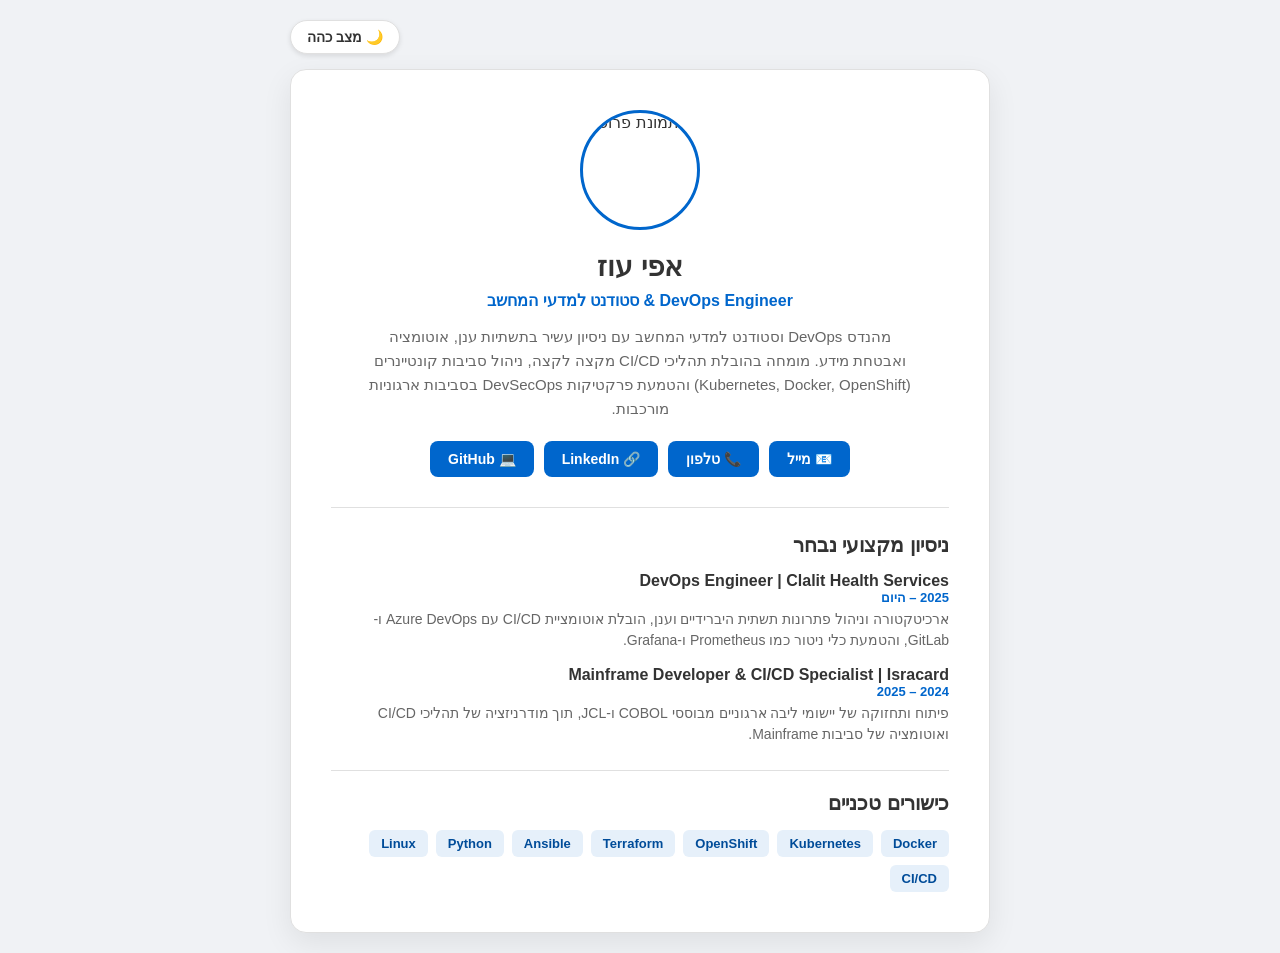
==== index.html @ 5f9bdad4 "HTLM and CSS files for project" ====
<!DOCTYPE html>
<html lang="he" dir="rtl">
<head>
    <meta charset="UTF-8">
    <meta name="viewport" content="width=device-gv, initial-scale=1.0">
    <title>אפי עוז - כרטיס ביקור דיגיטלי</title>
    <link rel="stylesheet" href="style.css">
</head>
<body>

    <!-- תיבת סימון נסתרת לשליטה במצב כהה/בהיר באמצעות CSS בלבד -->
    <input type="checkbox" id="dark-mode-toggle" class="toggle-checkbox">

    <div class="page-wrapper">
        <!-- כפתור החלפת מצב תצוגה -->
        <header class="site-header">
            <label for="dark-mode-toggle" class="toggle-label">
                <span class="light-text">🌙 מצב כהה</span>
                <span class="dark-text">☀️ מצב בהיר</span>
            </label>
        </header>

        <main class="card-container">
            <!-- אזור תמונה ופרטים אישיים -->
            <section class="profile-section">
                <div class="avatar-container">
                    <!-- תמונת פרופיל לדוגמה מהרשת -->
                    <img src="https://images.unsplash.com/photo-1534528741775-53994a69daeb?w=400&auto=format&fit=crop&q=80" alt="תמונת פרופיל" class="profile-img">
                </div>
                <h1>אפי עוז</h1>
                <p class="title">DevOps Engineer & סטודנט למדעי המחשב</p>
                
                <p class="bio">
                    מהנדס DevOps וסטודנט למדעי המחשב עם ניסיון עשיר בתשתיות ענן, אוטומציה ואבטחת מידע. 
                    מומחה בהובלת תהליכי CI/CD מקצה לקצה, ניהול סביבות קונטיינרים (Kubernetes, Docker, OpenShift) 
                    והטמעת פרקטיקות DevSecOps בסביבות ארגוניות מורכבות.
                </p>

                <!-- פרטי קשר וקישורים -->
                <div class="contact-links">
                    <a href="mailto:Ozafik98@gmail.com" class="btn">📧 מייל</a>
                    <a href="tel:0528287122" class="btn">📞 טלפון</a>
                    <a href="https://www.linkedin.com" target="_blank" class="btn">🔗 LinkedIn</a>
                    <a href="https://github.com" target="_blank" class="btn">💻 GitHub</a>
                </div>
            </section>

            <!-- אזור ניסיון בולט -->
            <section class="experience-section">
                <h2>ניסיון מקצועי נבחר</h2>
                
                <div class="job-item">
                    <h3>DevOps Engineer | Clalit Health Services</h3>
                    <span class="job-date">2025 – היום</span>
                    <p>ארכיטקטורה וניהול פתרונות תשתית היברידיים וענן, הובלת אוטומציית CI/CD עם Azure DevOps ו-GitLab, והטמעת כלי ניטור כמו Prometheus ו-Grafana.</p>
                </div>

                <div class="job-item">
                    <h3>Mainframe Developer & CI/CD Specialist | Isracard</h3>
                    <span class="job-date">2024 – 2025</span>
                    <p>פיתוח ותחזוקה של יישומי ליבה ארגוניים מבוססי COBOL ו-JCL, תוך מודרניזציה של תהליכי CI/CD ואוטומציה של סביבות Mainframe.</p>
                </div>
            </section>

            <!-- אזור כישורים טכניים -->
            <section class="skills-section">
                <h2>כישורים טכניים</h2>
                <div class="skills-grid">
                    <span class="skill-tag">Docker</span>
                    <span class="skill-tag">Kubernetes</span>
                    <span class="skill-tag">OpenShift</span>
                    <span class="skill-tag">Terraform</span>
                    <span class="skill-tag">Ansible</span>
                    <span class="skill-tag">Python</span>
                    <span class="skill-tag">Linux</span>
                    <span class="skill-tag">CI/CD</span>
                </div>
            </section>
        </main>
    </div>

</body>
</html>
---- style.css ----
/* הגדרות צבעים ומשתנים למצב בהיר (ברירת מחדל) */
:root {
    --bg-color: #f0f2f5;
    --card-bg: #ffffff;
    --text-color: #333333;
    --text-muted: #666666;
    --primary-color: #0066cc;
    --primary-hover: #004c99;
    --tag-bg: #e6f0fa;
    --tag-text: #004c99;
    --border-color: #e0e0e0;
}

/* הגדרות מצב כהה – מופעל אוטומטית כשהתיבה מסומנת */
#dark-mode-toggle:checked ~ .page-wrapper {
    --bg-color: #121212;
    --card-bg: #1e1e1e;
    --text-color: #e0e0e0;
    --text-muted: #aaaaaa;
    --primary-color: #3b82f6;
    --primary-hover: #60a5fa;
    --tag-bg: #273548;
    --tag-text: #93c5fd;
    --border-color: #333333;
}

/* הסתרת תיבת הסימון עצמה */
.toggle-checkbox {
    display: none;
}

/* עיצוב כללי ואיפוס */
* {
    box-sizing: border-box;
    margin: 0;
    padding: 0;
    font-family: Arial, sans-serif;
}

body {
    background-color: var(--bg-color);
    color: var(--text-color);
    transition: background-color 0.3s ease, color 0.3s ease;
    min-height: 100vh;
    display: flex;
    justify-content: center;
    align-items: center;
    padding: 20px;
}

.page-wrapper {
    width: 100%;
    max-width: 700px;
}

/* כפתור החלפת מצב תצוגה */
.site-header {
    display: flex;
    justify-content: flex-end;
    margin-bottom: 15px;
}

.toggle-label {
    background-color: var(--card-bg);
    color: var(--text-color);
    border: 1px solid var(--border-color);
    padding: 8px 16px;
    border-radius: 20px;
    cursor: pointer;
    font-size: 14px;
    font-weight: bold;
    box-shadow: 0 2px 5px rgba(0,0,0,0.1);
    transition: all 0.2s ease;
}

.toggle-label:hover {
    opacity: 0.8;
}

/* מיתוג הופעת הטקסט בכפתור בהתאם למצב */
.toggle-label .dark-text {
    display: none;
}
.toggle-label .light-text {
    display: inline;
}

#dark-mode-toggle:checked ~ .page-wrapper .toggle-label .dark-text {
    display: inline;
}
#dark-mode-toggle:checked ~ .page-wrapper .toggle-label .light-text {
    display: none;
}

/* כרטיס הביקור הראשי */
.card-container {
    background-color: var(--card-bg);
    border-radius: 16px;
    box-shadow: 0 10px 30px rgba(0,0,0,0.08);
    padding: 40px;
    border: 1px solid var(--border-color);
    transition: background-color 0.3s ease, border-color 0.3s ease;
}

/* אזור פרופיל */
.profile-section {
    text-align: center;
    margin-bottom: 30px;
}

.avatar-container {
    width: 120px;
    height: 120px;
    margin: 0 auto 20px auto;
    border-radius: 50%;
    overflow: hidden;
    border: 3px solid var(--primary-color);
}

.profile-img {
    width: 100%;
    height: 100%;
    object-fit: cover;
}

.profile-section h1 {
    font-size: 28px;
    margin-bottom: 8px;
}

.profile-section .title {
    font-size: 16px;
    color: var(--primary-color);
    font-weight: bold;
    margin-bottom: 15px;
}

.profile-section .bio {
    font-size: 15px;
    color: var(--text-muted);
    line-height: 1.6;
    max-width: 550px;
    margin: 0 auto 20px auto;
}

/* כפתורי יצירת קשר */
.contact-links {
    display: flex;
    justify-content: center;
    gap: 10px;
    flex-wrap: wrap;
}

.btn {
    background-color: var(--primary-color);
    color: #ffffff;
    padding: 10px 18px;
    border-radius: 8px;
    text-decoration: none;
    font-size: 14px;
    font-weight: bold;
    transition: background-color 0.2s ease;
}

.btn:hover {
    background-color: var(--primary-hover);
}

/* אזור ניסיון */
.experience-section {
    margin-top: 30px;
    border-top: 1px solid var(--border-color);
    padding-top: 25px;
}

.experience-section h2, .skills-section h2 {
    font-size: 20px;
    margin-bottom: 15px;
}

.job-item {
    margin-bottom: 15px;
}

.job-item h3 {
    font-size: 16px;
    color: var(--text-color);
}

.job-date {
    font-size: 13px;
    color: var(--primary-color);
    font-weight: bold;
    display: block;
    margin-bottom: 4px;
}

.job-item p {
    font-size: 14px;
    color: var(--text-muted);
    line-height: 1.5;
}

/* אזור כישורים טכניים */
.skills-section {
    margin-top: 25px;
    border-top: 1px solid var(--border-color);
    padding-top: 20px;
}

.skills-grid {
    display: flex;
    flex-wrap: wrap;
    gap: 8px;
}

.skill-tag {
    background-color: var(--tag-bg);
    color: var(--tag-text);
    padding: 6px 12px;
    border-radius: 6px;
    font-size: 13px;
    font-weight: bold;
}

/* רספונסיביות למסכים קטנים ומובייל */
@media (max-width: 600px) {
    body {
        padding: 10px;
    }
    .card-container {
        padding: 20px;
    }
    .contact-links {
        flex-direction: column;
    }
    .btn {
        width: 100%;
        text-align: center;
    }
}
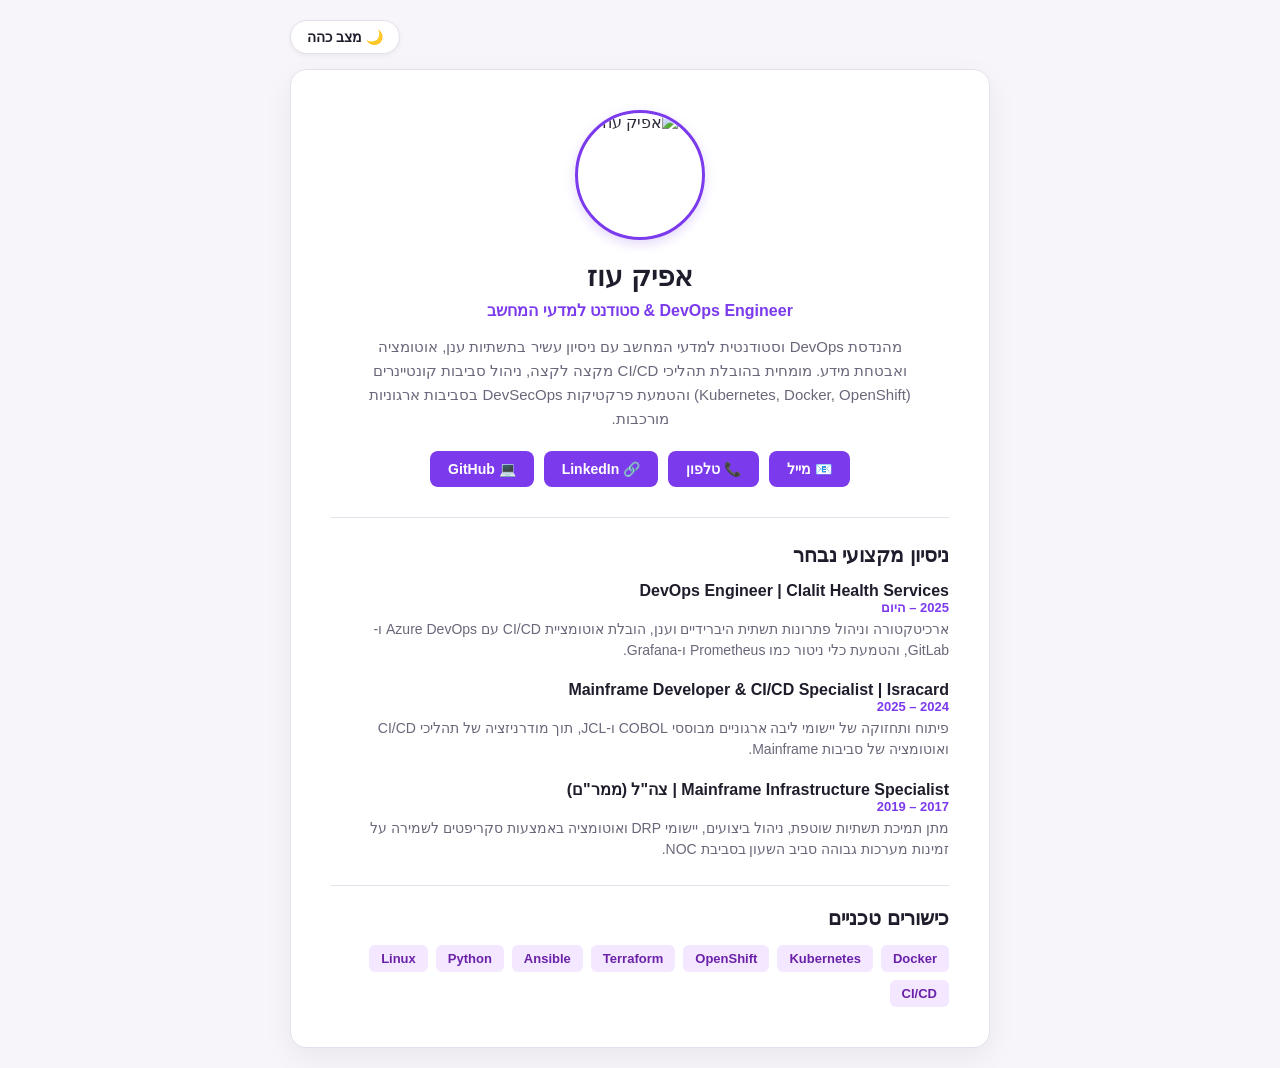
==== commit bcc0f407: "fixing project tree" ====
--- a/index.html
+++ b/index.html
@@ -2,8 +2,8 @@
 <html lang="he" dir="rtl">
 <head>
     <meta charset="UTF-8">
-    <meta name="viewport" content="width=device-gv, initial-scale=1.0">
-    <title>אפי עוז - כרטיס ביקור דיגיטלי</title>
+    <meta name="viewport" content="width=device-width, initial-scale=1.0">
+    <title>אפיק עוז - כרטיס ביקור דיגיטלי</title>
     <link rel="stylesheet" href="style.css">
 </head>
 <body>
@@ -24,15 +24,15 @@
             <!-- אזור תמונה ופרטים אישיים -->
             <section class="profile-section">
                 <div class="avatar-container">
-                    <!-- תמונת פרופיל לדוגמה מהרשת -->
-                    <img src="https://images.unsplash.com/photo-1534528741775-53994a69daeb?w=400&auto=format&fit=crop&q=80" alt="תמונת פרופיל" class="profile-img">
+                    <!-- תמונת הפרופיל שלך שהועלתה לפרויקט -->
+                    <img src="profile.jpg" alt="אפיק עוז" class="profile-img">
                 </div>
-                <h1>אפי עוז</h1>
+                <h1>אפיק עוז</h1>
                 <p class="title">DevOps Engineer & סטודנט למדעי המחשב</p>
                 
                 <p class="bio">
-                    מהנדס DevOps וסטודנט למדעי המחשב עם ניסיון עשיר בתשתיות ענן, אוטומציה ואבטחת מידע. 
-                    מומחה בהובלת תהליכי CI/CD מקצה לקצה, ניהול סביבות קונטיינרים (Kubernetes, Docker, OpenShift) 
+                    מהנדסת DevOps וסטודנטית למדעי המחשב עם ניסיון עשיר בתשתיות ענן, אוטומציה ואבטחת מידע. 
+                    מומחית בהובלת תהליכי CI/CD מקצה לקצה, ניהול סביבות קונטיינרים (Kubernetes, Docker, OpenShift) 
                     והטמעת פרקטיקות DevSecOps בסביבות ארגוניות מורכבות.
                 </p>
 
@@ -60,6 +60,12 @@
                     <span class="job-date">2024 – 2025</span>
                     <p>פיתוח ותחזוקה של יישומי ליבה ארגוניים מבוססי COBOL ו-JCL, תוך מודרניזציה של תהליכי CI/CD ואוטומציה של סביבות Mainframe.</p>
                 </div>
+
+                <div class="job-item">
+                    <h3>Mainframe Infrastructure Specialist | צה"ל (ממר"ם)</h3>
+                    <span class="job-date">2017 – 2019</span>
+                    <p>מתן תמיכת תשתיות שוטפת, ניהול ביצועים, יישומי DRP ואוטומציה באמצעות סקריפטים לשמירה על זמינות מערכות גבוהה סביב השעון בסביבת NOC.</p>
+                </div>
             </section>
 
             <!-- אזור כישורים טכניים -->
--- a/style.css
+++ b/style.css
@@ -1,35 +1,37 @@
-/* הגדרות צבעים ומשתנים למצב בהיר (ברירת מחדל) */
+/* הגדרות צבעים עדינים למצב בהיר */
 :root {
-    --bg-color: #f0f2f5;
+    --bg-color: #f7f5fa;
     --card-bg: #ffffff;
-    --text-color: #333333;
-    --text-muted: #666666;
-    --primary-color: #0066cc;
-    --primary-hover: #004c99;
-    --tag-bg: #e6f0fa;
-    --tag-text: #004c99;
-    --border-color: #e0e0e0;
-}
-
-/* הגדרות מצב כהה – מופעל אוטומטית כשהתיבה מסומנת */
+    --text-color: #2d2b38;
+    --heading-color: #1f1d2b;
+    --text-muted: #6b677a;
+    --primary-color: #7c3aed;
+    --primary-hover: #6d28d9;
+    --tag-bg: #f3e8ff;
+    --tag-text: #6b21a8;
+    --border-color: #e5e0eb;
+}
+
+/* הגדרות מצב כהה עם ניגודיות מצוינת וטקסטים בהירים ברורים */
 #dark-mode-toggle:checked ~ .page-wrapper {
-    --bg-color: #121212;
-    --card-bg: #1e1e1e;
-    --text-color: #e0e0e0;
-    --text-muted: #aaaaaa;
-    --primary-color: #3b82f6;
-    --primary-hover: #60a5fa;
-    --tag-bg: #273548;
-    --tag-text: #93c5fd;
-    --border-color: #333333;
-}
-
-/* הסתרת תיבת הסימון עצמה */
+    --bg-color: #0f111a;
+    --card-bg: #1a1b26;
+    --text-color: #a9b1d6;
+    --heading-color: #c0caf5;
+    --text-muted: #9aa5ce;
+    --primary-color: #bb9af7;
+    --primary-hover: #7aa2f7;
+    --tag-bg: #24283b;
+    --tag-text: #7dcfff;
+    --border-color: #2d3148;
+}
+
+/* הסתרת תיבת הסימון */
 .toggle-checkbox {
     display: none;
 }
 
-/* עיצוב כללי ואיפוס */
+/* איפוס ועיצוב כללי */
 * {
     box-sizing: border-box;
     margin: 0;
@@ -62,22 +64,21 @@
 
 .toggle-label {
     background-color: var(--card-bg);
-    color: var(--text-color);
+    color: var(--heading-color);
     border: 1px solid var(--border-color);
     padding: 8px 16px;
     border-radius: 20px;
     cursor: pointer;
     font-size: 14px;
     font-weight: bold;
-    box-shadow: 0 2px 5px rgba(0,0,0,0.1);
+    box-shadow: 0 2px 5px rgba(0,0,0,0.05);
     transition: all 0.2s ease;
 }
 
 .toggle-label:hover {
-    opacity: 0.8;
-}
-
-/* מיתוג הופעת הטקסט בכפתור בהתאם למצב */
+    opacity: 0.85;
+}
+
 .toggle-label .dark-text {
     display: none;
 }
@@ -96,7 +97,7 @@
 .card-container {
     background-color: var(--card-bg);
     border-radius: 16px;
-    box-shadow: 0 10px 30px rgba(0,0,0,0.08);
+    box-shadow: 0 10px 30px rgba(0,0,0,0.06);
     padding: 40px;
     border: 1px solid var(--border-color);
     transition: background-color 0.3s ease, border-color 0.3s ease;
@@ -109,18 +110,27 @@
 }
 
 .avatar-container {
-    width: 120px;
-    height: 120px;
+    width: 130px;
+    height: 130px;
     margin: 0 auto 20px auto;
     border-radius: 50%;
     overflow: hidden;
     border: 3px solid var(--primary-color);
+    box-shadow: 0 4px 12px rgba(124, 58, 237, 0.2);
 }
 
 .profile-img {
     width: 100%;
     height: 100%;
     object-fit: cover;
+}
+
+/* וידוא שכל הכותרות הראשיות והשמות תמיד בהירים וברורים ב-Dark Mode */
+.profile-section h1, 
+.experience-section h2, 
+.skills-section h2,
+.job-item h3 {
+    color: var(--heading-color);
 }
 
 .profile-section h1 {
@@ -179,12 +189,11 @@
 }
 
 .job-item {
-    margin-bottom: 15px;
+    margin-bottom: 20px;
 }
 
 .job-item h3 {
     font-size: 16px;
-    color: var(--text-color);
 }
 
 .job-date {
@@ -223,7 +232,7 @@
     font-weight: bold;
 }
 
-/* רספונסיביות למסכים קטנים ומובייל */
+/* רספונסיביות למובייל */
 @media (max-width: 600px) {
     body {
         padding: 10px;
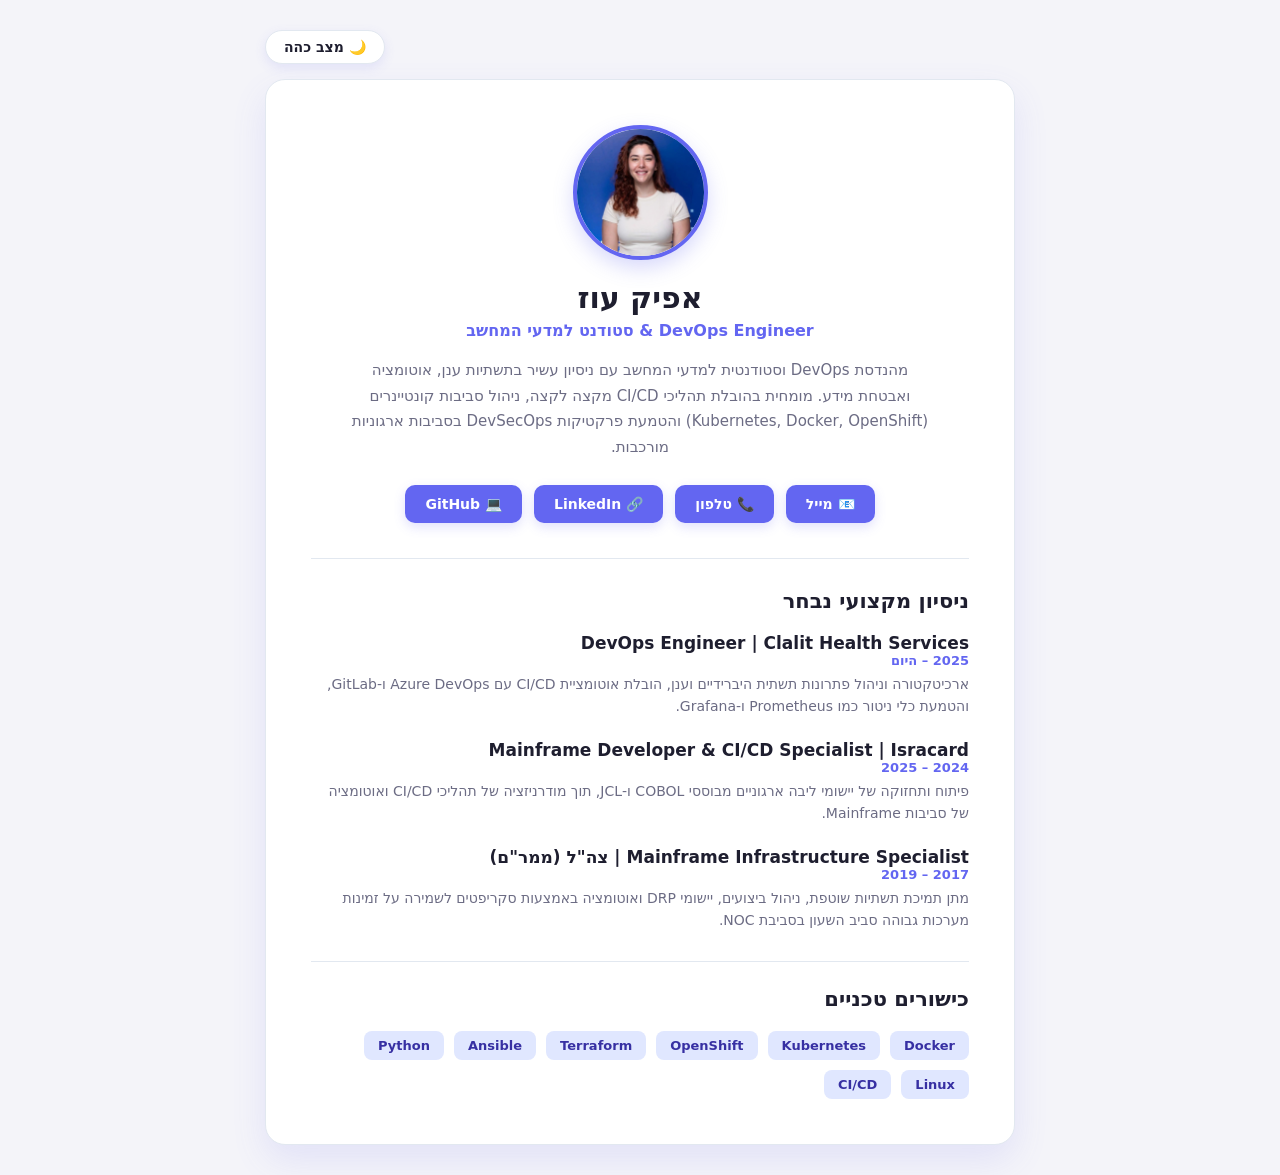
==== commit 992ff8c1: "adding icon and fixing profile pic" ====
--- a/index.html
+++ b/index.html
@@ -4,6 +4,8 @@
     <meta charset="UTF-8">
     <meta name="viewport" content="width=device-width, initial-scale=1.0">
     <title>אפיק עוז - כרטיס ביקור דיגיטלי</title>
+    <!-- אייקון האתר החדש -->
+    <link rel="icon" type="image/png" href="bow.png">
     <link rel="stylesheet" href="style.css">
 </head>
 <body>
@@ -24,7 +26,6 @@
             <!-- אזור תמונה ופרטים אישיים -->
             <section class="profile-section">
                 <div class="avatar-container">
-                    <!-- תמונת הפרופיל שלך שהועלתה לפרויקט -->
                     <img src="profile.jpg" alt="אפיק עוז" class="profile-img">
                 </div>
                 <h1>אפיק עוז</h1>
--- a/style.css
+++ b/style.css
@@ -1,29 +1,31 @@
-/* הגדרות צבעים עדינים למצב בהיר */
+/* הגדרות מצב בהיר – מעוצב ונקי */
 :root {
-    --bg-color: #f7f5fa;
+    --bg-color: #f4f4f9;
     --card-bg: #ffffff;
-    --text-color: #2d2b38;
-    --heading-color: #1f1d2b;
-    --text-muted: #6b677a;
-    --primary-color: #7c3aed;
-    --primary-hover: #6d28d9;
-    --tag-bg: #f3e8ff;
-    --tag-text: #6b21a8;
-    --border-color: #e5e0eb;
-}
-
-/* הגדרות מצב כהה עם ניגודיות מצוינת וטקסטים בהירים ברורים */
+    --text-color: #4b4b61;
+    --heading-color: #1e1e2f;
+    --text-muted: #6c6c84;
+    --primary-color: #6366f1;
+    --primary-hover: #4f46e5;
+    --tag-bg: #e0e7ff;
+    --tag-text: #3730a3;
+    --border-color: #e2e8f0;
+    --shadow-color: rgba(99, 102, 241, 0.12);
+}
+
+/* הגדרות מצב כהה – ניגודיות מובטחת, טקסט לבן וברור לחלוטין לכותרות */
 #dark-mode-toggle:checked ~ .page-wrapper {
-    --bg-color: #0f111a;
-    --card-bg: #1a1b26;
-    --text-color: #a9b1d6;
-    --heading-color: #c0caf5;
-    --text-muted: #9aa5ce;
-    --primary-color: #bb9af7;
-    --primary-hover: #7aa2f7;
-    --tag-bg: #24283b;
-    --tag-text: #7dcfff;
-    --border-color: #2d3148;
+    --bg-color: #0b0f19;
+    --card-bg: #111827;
+    --text-color: #9ca3af;
+    --heading-color: #ffffff; /* כותרות לבנות בולטות לחלוטין ב-Dark Mode */
+    --text-muted: #9ca3af;
+    --primary-color: #818cf8;
+    --primary-hover: #6366f1;
+    --tag-bg: #1f2937;
+    --tag-text: #c7d2fe;
+    --border-color: #374151;
+    --shadow-color: rgba(0, 0, 0, 0.5);
 }
 
 /* הסתרת תיבת הסימון */
@@ -36,23 +38,23 @@
     box-sizing: border-box;
     margin: 0;
     padding: 0;
-    font-family: Arial, sans-serif;
+    font-family: system-ui, -apple-system, BlinkMacSystemFont, "Segoe UI", Roboto, sans-serif;
 }
 
 body {
     background-color: var(--bg-color);
     color: var(--text-color);
-    transition: background-color 0.3s ease, color 0.3s ease;
+    transition: background-color 0.4s ease, color 0.4s ease;
     min-height: 100vh;
     display: flex;
     justify-content: center;
     align-items: center;
-    padding: 20px;
+    padding: 30px 15px;
 }
 
 .page-wrapper {
     width: 100%;
-    max-width: 700px;
+    max-width: 750px;
 }
 
 /* כפתור החלפת מצב תצוגה */
@@ -66,17 +68,17 @@
     background-color: var(--card-bg);
     color: var(--heading-color);
     border: 1px solid var(--border-color);
-    padding: 8px 16px;
-    border-radius: 20px;
+    padding: 8px 18px;
+    border-radius: 30px;
     cursor: pointer;
     font-size: 14px;
-    font-weight: bold;
-    box-shadow: 0 2px 5px rgba(0,0,0,0.05);
-    transition: all 0.2s ease;
+    font-weight: 600;
+    box-shadow: 0 4px 12px var(--shadow-color);
+    transition: all 0.3s ease;
 }
 
 .toggle-label:hover {
-    opacity: 0.85;
+    transform: translateY(-2px);
 }
 
 .toggle-label .dark-text {
@@ -96,27 +98,27 @@
 /* כרטיס הביקור הראשי */
 .card-container {
     background-color: var(--card-bg);
-    border-radius: 16px;
-    box-shadow: 0 10px 30px rgba(0,0,0,0.06);
-    padding: 40px;
+    border-radius: 20px;
+    box-shadow: 0 15px 35px var(--shadow-color);
+    padding: 45px;
     border: 1px solid var(--border-color);
-    transition: background-color 0.3s ease, border-color 0.3s ease;
+    transition: background-color 0.4s ease, border-color 0.4s ease, box-shadow 0.4s ease;
 }
 
 /* אזור פרופיל */
 .profile-section {
     text-align: center;
-    margin-bottom: 30px;
+    margin-bottom: 35px;
 }
 
 .avatar-container {
-    width: 130px;
-    height: 130px;
+    width: 135px;
+    height: 135px;
     margin: 0 auto 20px auto;
     border-radius: 50%;
     overflow: hidden;
-    border: 3px solid var(--primary-color);
-    box-shadow: 0 4px 12px rgba(124, 58, 237, 0.2);
+    border: 4px solid var(--primary-color);
+    box-shadow: 0 8px 20px rgba(99, 102, 241, 0.25);
 }
 
 .profile-img {
@@ -125,111 +127,120 @@
     object-fit: cover;
 }
 
-/* וידוא שכל הכותרות הראשיות והשמות תמיד בהירים וברורים ב-Dark Mode */
-.profile-section h1, 
-.experience-section h2, 
-.skills-section h2,
-.job-item h3 {
-    color: var(--heading-color);
+/* הגדרת צבע כותרות מפורשת שפותרת את בעיית האפור במצב כהה */
+h1, h2, h3 {
+    color: var(--heading-color) !important;
+    transition: color 0.4s ease;
 }
 
 .profile-section h1 {
-    font-size: 28px;
-    margin-bottom: 8px;
+    font-size: 30px;
+    margin-bottom: 6px;
+    font-weight: 700;
 }
 
 .profile-section .title {
     font-size: 16px;
     color: var(--primary-color);
-    font-weight: bold;
-    margin-bottom: 15px;
+    font-weight: 700;
+    margin-bottom: 18px;
 }
 
 .profile-section .bio {
     font-size: 15px;
     color: var(--text-muted);
-    line-height: 1.6;
-    max-width: 550px;
-    margin: 0 auto 20px auto;
-}
-
-/* כפתורי יצירת קשר */
+    line-height: 1.7;
+    max-width: 580px;
+    margin: 0 auto 25px auto;
+}
+
+/* כפתורי יצירת קשר משודרגים */
 .contact-links {
     display: flex;
     justify-content: center;
-    gap: 10px;
+    gap: 12px;
     flex-wrap: wrap;
 }
 
 .btn {
     background-color: var(--primary-color);
     color: #ffffff;
-    padding: 10px 18px;
-    border-radius: 8px;
+    padding: 11px 20px;
+    border-radius: 10px;
     text-decoration: none;
     font-size: 14px;
-    font-weight: bold;
-    transition: background-color 0.2s ease;
+    font-weight: 600;
+    box-shadow: 0 4px 12px rgba(99, 102, 241, 0.2);
+    transition: all 0.25s ease;
 }
 
 .btn:hover {
     background-color: var(--primary-hover);
+    transform: translateY(-2px);
+    box-shadow: 0 6px 15px rgba(99, 102, 241, 0.35);
 }
 
 /* אזור ניסיון */
 .experience-section {
+    margin-top: 35px;
+    border-top: 1px solid var(--border-color);
+    padding-top: 30px;
+}
+
+.experience-section h2, .skills-section h2 {
+    font-size: 21px;
+    margin-bottom: 20px;
+    font-weight: 700;
+}
+
+.job-item {
+    margin-bottom: 22px;
+}
+
+.job-item h3 {
+    font-size: 17px;
+    font-weight: 600;
+}
+
+.job-date {
+    font-size: 13px;
+    color: var(--primary-color);
+    font-weight: 700;
+    display: block;
+    margin-bottom: 5px;
+}
+
+.job-item p {
+    font-size: 14px;
+    color: var(--text-muted);
+    line-height: 1.6;
+}
+
+/* אזור כישורים טכניים */
+.skills-section {
     margin-top: 30px;
     border-top: 1px solid var(--border-color);
     padding-top: 25px;
 }
 
-.experience-section h2, .skills-section h2 {
-    font-size: 20px;
-    margin-bottom: 15px;
-}
-
-.job-item {
-    margin-bottom: 20px;
-}
-
-.job-item h3 {
-    font-size: 16px;
-}
-
-.job-date {
-    font-size: 13px;
-    color: var(--primary-color);
-    font-weight: bold;
-    display: block;
-    margin-bottom: 4px;
-}
-
-.job-item p {
-    font-size: 14px;
-    color: var(--text-muted);
-    line-height: 1.5;
-}
-
-/* אזור כישורים טכניים */
-.skills-section {
-    margin-top: 25px;
-    border-top: 1px solid var(--border-color);
-    padding-top: 20px;
-}
-
 .skills-grid {
     display: flex;
     flex-wrap: wrap;
-    gap: 8px;
+    gap: 10px;
 }
 
 .skill-tag {
     background-color: var(--tag-bg);
     color: var(--tag-text);
-    padding: 6px 12px;
-    border-radius: 6px;
+    padding: 7px 14px;
+    border-radius: 8px;
     font-size: 13px;
-    font-weight: bold;
+    font-weight: 600;
+    transition: transform 0.2s ease;
+}
+
+.skill-tag:hover {
+    transform: scale(1.05);
 }
 
 /* רספונסיביות למובייל */
@@ -238,7 +249,7 @@
         padding: 10px;
     }
     .card-container {
-        padding: 20px;
+        padding: 22px;
     }
     .contact-links {
         flex-direction: column;
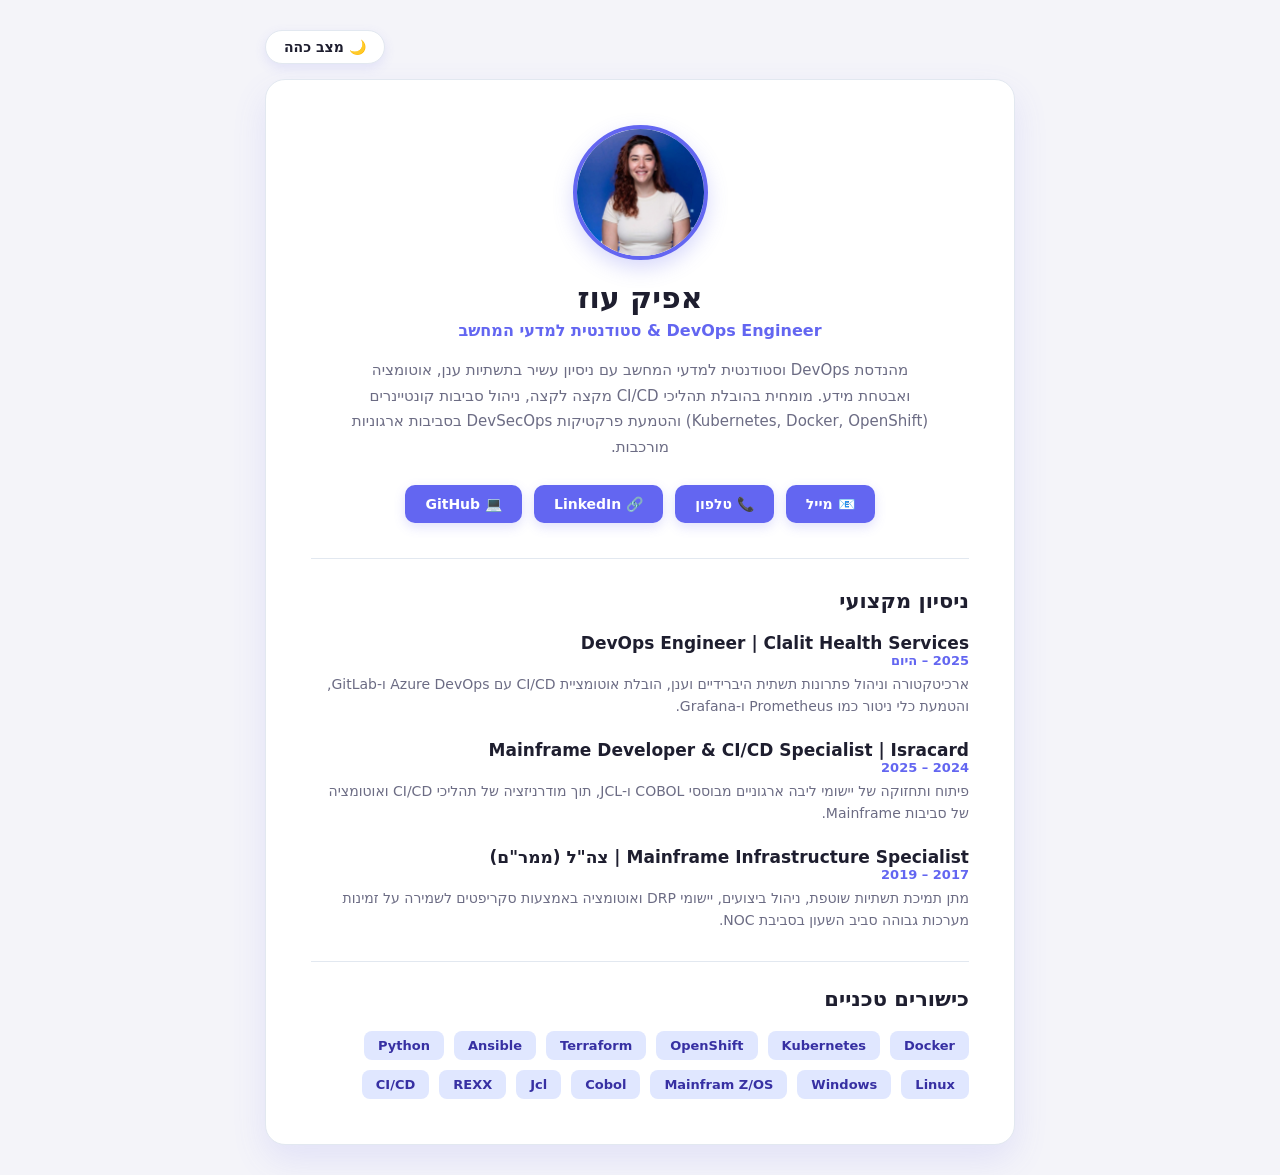
==== commit a465e711: "Add files via upload" ====
--- a/index.html
+++ b/index.html
@@ -3,7 +3,7 @@
 <head>
     <meta charset="UTF-8">
     <meta name="viewport" content="width=device-width, initial-scale=1.0">
-    <title>אפיק עוז - כרטיס ביקור דיגיטלי</title>
+    <title>Afik Oz</title>
     <!-- אייקון האתר החדש -->
     <link rel="icon" type="image/png" href="bow.png">
     <link rel="stylesheet" href="style.css">
@@ -29,7 +29,7 @@
                     <img src="profile.jpg" alt="אפיק עוז" class="profile-img">
                 </div>
                 <h1>אפיק עוז</h1>
-                <p class="title">DevOps Engineer & סטודנט למדעי המחשב</p>
+                <p class="title">DevOps Engineer & סטודנטית למדעי המחשב</p>
                 
                 <p class="bio">
                     מהנדסת DevOps וסטודנטית למדעי המחשב עם ניסיון עשיר בתשתיות ענן, אוטומציה ואבטחת מידע. 
@@ -37,18 +37,16 @@
                     והטמעת פרקטיקות DevSecOps בסביבות ארגוניות מורכבות.
                 </p>
 
-                <!-- פרטי קשר וקישורים -->
                 <div class="contact-links">
                     <a href="mailto:Ozafik98@gmail.com" class="btn">📧 מייל</a>
                     <a href="tel:0528287122" class="btn">📞 טלפון</a>
-                    <a href="https://www.linkedin.com" target="_blank" class="btn">🔗 LinkedIn</a>
-                    <a href="https://github.com" target="_blank" class="btn">💻 GitHub</a>
+                    <a href="www.linkedin.com/in/afik-oz" target="_blank" class="btn">🔗 LinkedIn</a>
+                    <a href="https://github.com/PowerChannel98" target="_blank" class="btn">💻 GitHub</a>
                 </div>
             </section>
 
-            <!-- אזור ניסיון בולט -->
             <section class="experience-section">
-                <h2>ניסיון מקצועי נבחר</h2>
+                <h2>ניסיון מקצועי</h2>
                 
                 <div class="job-item">
                     <h3>DevOps Engineer | Clalit Health Services</h3>
@@ -69,7 +67,6 @@
                 </div>
             </section>
 
-            <!-- אזור כישורים טכניים -->
             <section class="skills-section">
                 <h2>כישורים טכניים</h2>
                 <div class="skills-grid">
@@ -80,7 +77,13 @@
                     <span class="skill-tag">Ansible</span>
                     <span class="skill-tag">Python</span>
                     <span class="skill-tag">Linux</span>
+                    <span class="skill-tag">Windows</span>
+                    <span class="skill-tag">Mainfram Z/OS</span>
+                    <span class="skill-tag">Cobol</span>
+                    <span class="skill-tag">Jcl</span>
+                    <span class="skill-tag">REXX</span>
                     <span class="skill-tag">CI/CD</span>
+                    
                 </div>
             </section>
         </main>
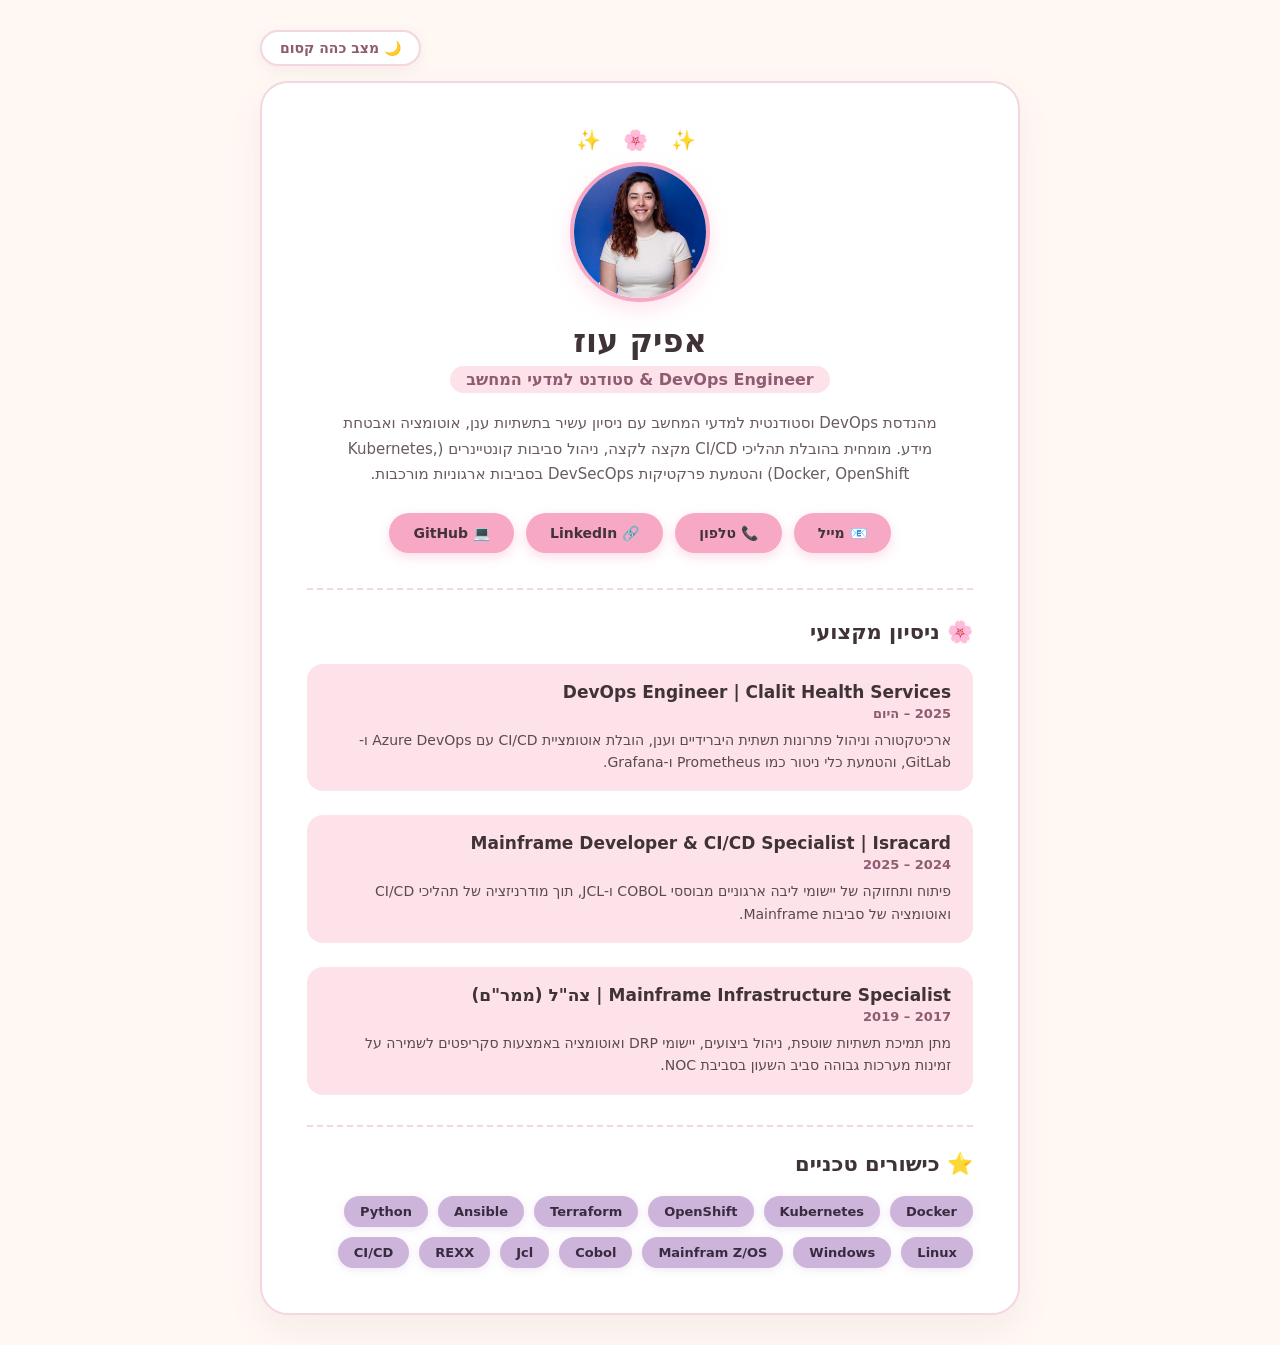
==== commit 8b3c2e62: "Add files via upload" ====
--- a/index.html
+++ b/index.html
@@ -3,8 +3,8 @@
 <head>
     <meta charset="UTF-8">
     <meta name="viewport" content="width=device-width, initial-scale=1.0">
-    <title>Afik Oz</title>
-    <!-- אייקון האתר החדש -->
+    <title>אפיק עוז - כרטיס ביקור דיגיטלי</title>
+    <!-- אייקון האתר -->
     <link rel="icon" type="image/png" href="bow.png">
     <link rel="stylesheet" href="style.css">
 </head>
@@ -17,19 +17,21 @@
         <!-- כפתור החלפת מצב תצוגה -->
         <header class="site-header">
             <label for="dark-mode-toggle" class="toggle-label">
-                <span class="light-text">🌙 מצב כהה</span>
-                <span class="dark-text">☀️ מצב בהיר</span>
+                <span class="light-text">🌙 מצב כהה קסום</span>
+                <span class="dark-text">☀️ מצב בהיר חמים</span>
             </label>
         </header>
 
         <main class="card-container">
+            <div class="decorative-sparkles" aria-hidden="true">✨ 🌸 ✨</div>
+            
             <!-- אזור תמונה ופרטים אישיים -->
             <section class="profile-section">
                 <div class="avatar-container">
                     <img src="profile.jpg" alt="אפיק עוז" class="profile-img">
                 </div>
                 <h1>אפיק עוז</h1>
-                <p class="title">DevOps Engineer & סטודנטית למדעי המחשב</p>
+                <p class="title">DevOps Engineer & סטודנט למדעי המחשב</p>
                 
                 <p class="bio">
                     מהנדסת DevOps וסטודנטית למדעי המחשב עם ניסיון עשיר בתשתיות ענן, אוטומציה ואבטחת מידע. 
@@ -37,16 +39,18 @@
                     והטמעת פרקטיקות DevSecOps בסביבות ארגוניות מורכבות.
                 </p>
 
+                <!-- פרטי קשר וקישורים -->
                 <div class="contact-links">
                     <a href="mailto:Ozafik98@gmail.com" class="btn">📧 מייל</a>
                     <a href="tel:0528287122" class="btn">📞 טלפון</a>
-                    <a href="www.linkedin.com/in/afik-oz" target="_blank" class="btn">🔗 LinkedIn</a>
+                    <a href="https://www.linkedin.com/in/afik-oz" target="_blank" class="btn">🔗 LinkedIn</a>
                     <a href="https://github.com/PowerChannel98" target="_blank" class="btn">💻 GitHub</a>
                 </div>
             </section>
 
+
             <section class="experience-section">
-                <h2>ניסיון מקצועי</h2>
+                <h2>🌸 ניסיון מקצועי </h2>
                 
                 <div class="job-item">
                     <h3>DevOps Engineer | Clalit Health Services</h3>
@@ -68,7 +72,7 @@
             </section>
 
             <section class="skills-section">
-                <h2>כישורים טכניים</h2>
+                <h2>⭐ כישורים טכניים</h2>
                 <div class="skills-grid">
                     <span class="skill-tag">Docker</span>
                     <span class="skill-tag">Kubernetes</span>
--- a/style.css
+++ b/style.css
@@ -1,31 +1,33 @@
-/* הגדרות מצב בהיר – מעוצב ונקי */
+/* פלטת צבעים פסטלית וחמימה באמצעות משתני CSS */
 :root {
-    --bg-color: #f4f4f9;
-    --card-bg: #ffffff;
-    --text-color: #4b4b61;
-    --heading-color: #1e1e2f;
-    --text-muted: #6c6c84;
-    --primary-color: #6366f1;
-    --primary-hover: #4f46e5;
-    --tag-bg: #e0e7ff;
-    --tag-text: #3730a3;
-    --border-color: #e2e8f0;
-    --shadow-color: rgba(99, 102, 241, 0.12);
-}
-
-/* הגדרות מצב כהה – ניגודיות מובטחת, טקסט לבן וברור לחלוטין לכותרות */
+    --bg-color: #FFF8F3;
+    --card-bg: #FFFFFF;
+    --primary-pink: #F7A8C4;
+    --light-pink: #FDE2E9;
+    --lavender: #CDB4DB;
+    --soft-yellow: #FFE5A5;
+    --mint: #BDEDE0;
+    --text-color: #594A4E;
+    --heading-color: #3F3338;
+    --dark-accent: #8E5C70;
+    --border-color: #F3D6DF;
+    --shadow-color: rgba(142, 92, 112, 0.08);
+}
+
+/* מצב כהה קסום ונעים לעין */
 #dark-mode-toggle:checked ~ .page-wrapper {
-    --bg-color: #0b0f19;
-    --card-bg: #111827;
-    --text-color: #9ca3af;
-    --heading-color: #ffffff; /* כותרות לבנות בולטות לחלוטין ב-Dark Mode */
-    --text-muted: #9ca3af;
-    --primary-color: #818cf8;
-    --primary-hover: #6366f1;
-    --tag-bg: #1f2937;
-    --tag-text: #c7d2fe;
-    --border-color: #374151;
-    --shadow-color: rgba(0, 0, 0, 0.5);
+    --bg-color: #261E23;
+    --card-bg: #352B31;
+    --primary-pink: #D483A2;
+    --light-pink: #4A3740;
+    --lavender: #9D85AF;
+    --soft-yellow: #C4A764;
+    --mint: #68A694;
+    --text-color: #FDE2E9;
+    --heading-color: #FFF8F3;
+    --dark-accent: #F7A8C4;
+    --border-color: #52404A;
+    --shadow-color: rgba(0, 0, 0, 0.3);
 }
 
 /* הסתרת תיבת הסימון */
@@ -33,7 +35,7 @@
     display: none;
 }
 
-/* איפוס ועיצוב כללי */
+/* איפוס ועיצוב בסיסי */
 * {
     box-sizing: border-box;
     margin: 0;
@@ -54,10 +56,10 @@
 
 .page-wrapper {
     width: 100%;
-    max-width: 750px;
-}
-
-/* כפתור החלפת מצב תצוגה */
+    max-width: 760px;
+}
+
+/* כפתור החלפת מצב תצוגה עליון */
 .site-header {
     display: flex;
     justify-content: flex-end;
@@ -66,18 +68,19 @@
 
 .toggle-label {
     background-color: var(--card-bg);
-    color: var(--heading-color);
-    border: 1px solid var(--border-color);
+    color: var(--dark-accent);
+    border: 2px solid var(--border-color);
     padding: 8px 18px;
-    border-radius: 30px;
+    border-radius: 50px;
     cursor: pointer;
     font-size: 14px;
-    font-weight: 600;
-    box-shadow: 0 4px 12px var(--shadow-color);
+    font-weight: 700;
+    box-shadow: 0 4px 15px var(--shadow-color);
     transition: all 0.3s ease;
 }
 
 .toggle-label:hover {
+    background-color: var(--light-pink);
     transform: translateY(-2px);
 }
 
@@ -95,14 +98,22 @@
     display: none;
 }
 
-/* כרטיס הביקור הראשי */
+/* כרטיס הביקור הראשי עם פינות מעוגלות עדינות וצלליות רכות */
 .card-container {
     background-color: var(--card-bg);
-    border-radius: 20px;
+    border-radius: 28px;
     box-shadow: 0 15px 35px var(--shadow-color);
     padding: 45px;
-    border: 1px solid var(--border-color);
+    border: 2px solid var(--border-color);
+    position: relative;
     transition: background-color 0.4s ease, border-color 0.4s ease, box-shadow 0.4s ease;
+}
+
+.decorative-sparkles {
+    text-align: center;
+    font-size: 20px;
+    margin-bottom: 10px;
+    letter-spacing: 8px;
 }
 
 /* אזור פרופיל */
@@ -112,13 +123,13 @@
 }
 
 .avatar-container {
-    width: 135px;
-    height: 135px;
+    width: 140px;
+    height: 140px;
     margin: 0 auto 20px auto;
     border-radius: 50%;
     overflow: hidden;
-    border: 4px solid var(--primary-color);
-    box-shadow: 0 8px 20px rgba(99, 102, 241, 0.25);
+    border: 4px solid var(--primary-pink);
+    box-shadow: 0 8px 20px rgba(247, 168, 196, 0.3);
 }
 
 .profile-img {
@@ -127,34 +138,38 @@
     object-fit: cover;
 }
 
-/* הגדרת צבע כותרות מפורשת שפותרת את בעיית האפור במצב כהה */
 h1, h2, h3 {
     color: var(--heading-color) !important;
     transition: color 0.4s ease;
 }
 
 .profile-section h1 {
-    font-size: 30px;
+    font-size: 32px;
     margin-bottom: 6px;
-    font-weight: 700;
+    font-weight: 800;
 }
 
 .profile-section .title {
     font-size: 16px;
-    color: var(--primary-color);
+    color: var(--dark-accent);
     font-weight: 700;
     margin-bottom: 18px;
+    background-color: var(--light-pink);
+    display: inline-block;
+    padding: 4px 16px;
+    border-radius: 20px;
 }
 
 .profile-section .bio {
     font-size: 15px;
-    color: var(--text-muted);
+    color: var(--text-color);
     line-height: 1.7;
-    max-width: 580px;
+    max-width: 600px;
     margin: 0 auto 25px auto;
-}
-
-/* כפתורי יצירת קשר משודרגים */
+    opacity: 0.9;
+}
+
+/* כפתורי יצירת קשר בצורת פיל (Pill-shaped) */
 .contact-links {
     display: flex;
     justify-content: center;
@@ -163,27 +178,28 @@
 }
 
 .btn {
-    background-color: var(--primary-color);
-    color: #ffffff;
-    padding: 11px 20px;
-    border-radius: 10px;
+    background-color: var(--primary-pink);
+    color: #433339;
+    padding: 10px 22px;
+    border-radius: 50px;
     text-decoration: none;
     font-size: 14px;
-    font-weight: 600;
-    box-shadow: 0 4px 12px rgba(99, 102, 241, 0.2);
+    font-weight: 700;
+    box-shadow: 0 4px 12px rgba(247, 168, 196, 0.4);
     transition: all 0.25s ease;
+    border: 2px solid transparent;
 }
 
 .btn:hover {
-    background-color: var(--primary-hover);
-    transform: translateY(-2px);
-    box-shadow: 0 6px 15px rgba(99, 102, 241, 0.35);
-}
-
-/* אזור ניסיון */
+    background-color: var(--lavender);
+    transform: translateY(-3px);
+    box-shadow: 0 6px 18px rgba(205, 180, 219, 0.5);
+}
+
+/* אזור ניסיון עם קווים מפרידים פסטליים */
 .experience-section {
     margin-top: 35px;
-    border-top: 1px solid var(--border-color);
+    border-top: 2px dashed var(--border-color);
     padding-top: 30px;
 }
 
@@ -194,32 +210,41 @@
 }
 
 .job-item {
-    margin-bottom: 22px;
+    margin-bottom: 24px;
+    background-color: var(--light-pink);
+    padding: 18px 22px;
+    border-radius: 16px;
+    transition: transform 0.2s ease;
+}
+
+.job-item:hover {
+    transform: translateY(-2px);
 }
 
 .job-item h3 {
     font-size: 17px;
-    font-weight: 600;
+    font-weight: 700;
+    margin-bottom: 4px;
 }
 
 .job-date {
     font-size: 13px;
-    color: var(--primary-color);
+    color: var(--dark-accent);
     font-weight: 700;
     display: block;
-    margin-bottom: 5px;
+    margin-bottom: 8px;
 }
 
 .job-item p {
     font-size: 14px;
-    color: var(--text-muted);
+    color: var(--text-color);
     line-height: 1.6;
 }
 
 /* אזור כישורים טכניים */
 .skills-section {
     margin-top: 30px;
-    border-top: 1px solid var(--border-color);
+    border-top: 2px dashed var(--border-color);
     padding-top: 25px;
 }
 
@@ -230,26 +255,29 @@
 }
 
 .skill-tag {
-    background-color: var(--tag-bg);
-    color: var(--tag-text);
-    padding: 7px 14px;
-    border-radius: 8px;
+    background-color: var(--lavender);
+    color: #382B3F;
+    padding: 8px 16px;
+    border-radius: 50px;
     font-size: 13px;
-    font-weight: 600;
-    transition: transform 0.2s ease;
+    font-weight: 700;
+    box-shadow: 0 2px 8px rgba(205, 180, 219, 0.3);
+    transition: transform 0.2s ease, background-color 0.2s ease;
 }
 
 .skill-tag:hover {
     transform: scale(1.05);
-}
-
-/* רספונסיביות למובייל */
+    background-color: var(--soft-yellow);
+}
+
+/* רספונסיביות מלאה למובייל */
 @media (max-width: 600px) {
     body {
         padding: 10px;
     }
     .card-container {
         padding: 22px;
+        border-radius: 20px;
     }
     .contact-links {
         flex-direction: column;
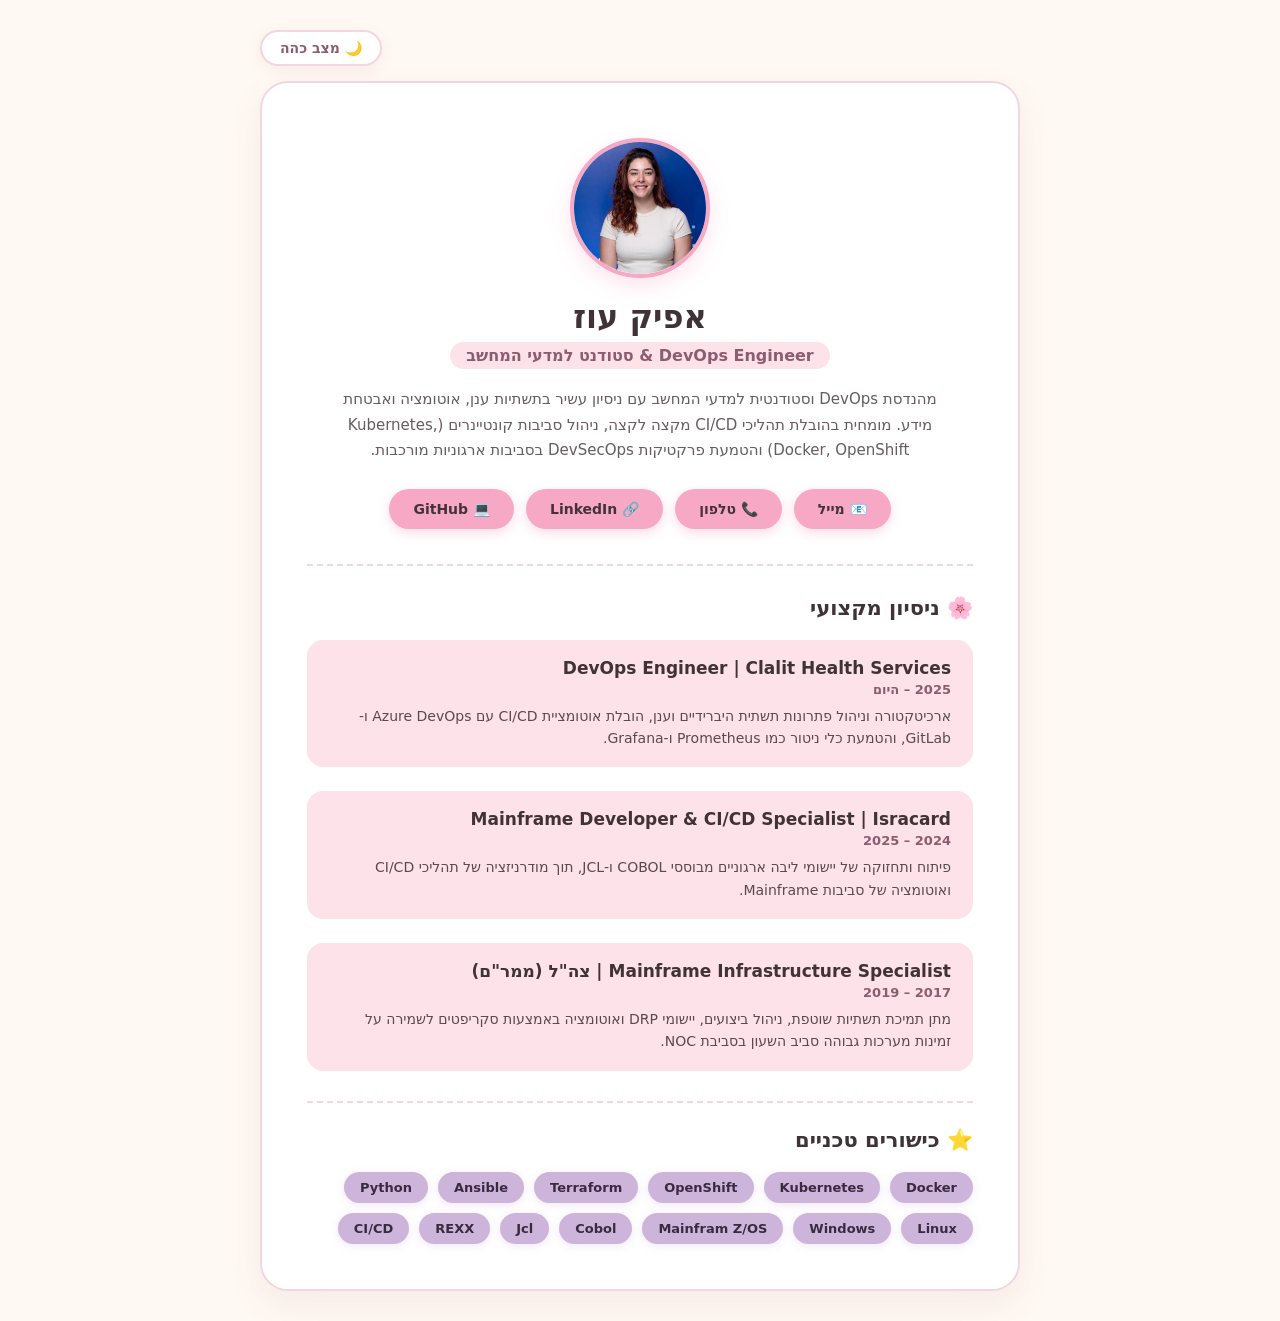
==== commit 3ce7ea14: "Add files via upload" ====
--- a/index.html
+++ b/index.html
@@ -17,13 +17,13 @@
         <!-- כפתור החלפת מצב תצוגה -->
         <header class="site-header">
             <label for="dark-mode-toggle" class="toggle-label">
-                <span class="light-text">🌙 מצב כהה קסום</span>
-                <span class="dark-text">☀️ מצב בהיר חמים</span>
+                <span class="light-text">🌙 מצב כהה </span>
+                <span class="dark-text">☀️ מצב בהיר </span>
             </label>
         </header>
 
         <main class="card-container">
-            <div class="decorative-sparkles" aria-hidden="true">✨ 🌸 ✨</div>
+            <div class="decorative-sparkles" aria-hidden="true"></div>
             
             <!-- אזור תמונה ופרטים אישיים -->
             <section class="profile-section">
--- a/style.css
+++ b/style.css
@@ -1,4 +1,4 @@
-/* פלטת צבעים פסטלית וחמימה באמצעות משתני CSS */
+
 :root {
     --bg-color: #FFF8F3;
     --card-bg: #FFFFFF;
@@ -14,7 +14,6 @@
     --shadow-color: rgba(142, 92, 112, 0.08);
 }
 
-/* מצב כהה קסום ונעים לעין */
 #dark-mode-toggle:checked ~ .page-wrapper {
     --bg-color: #261E23;
     --card-bg: #352B31;
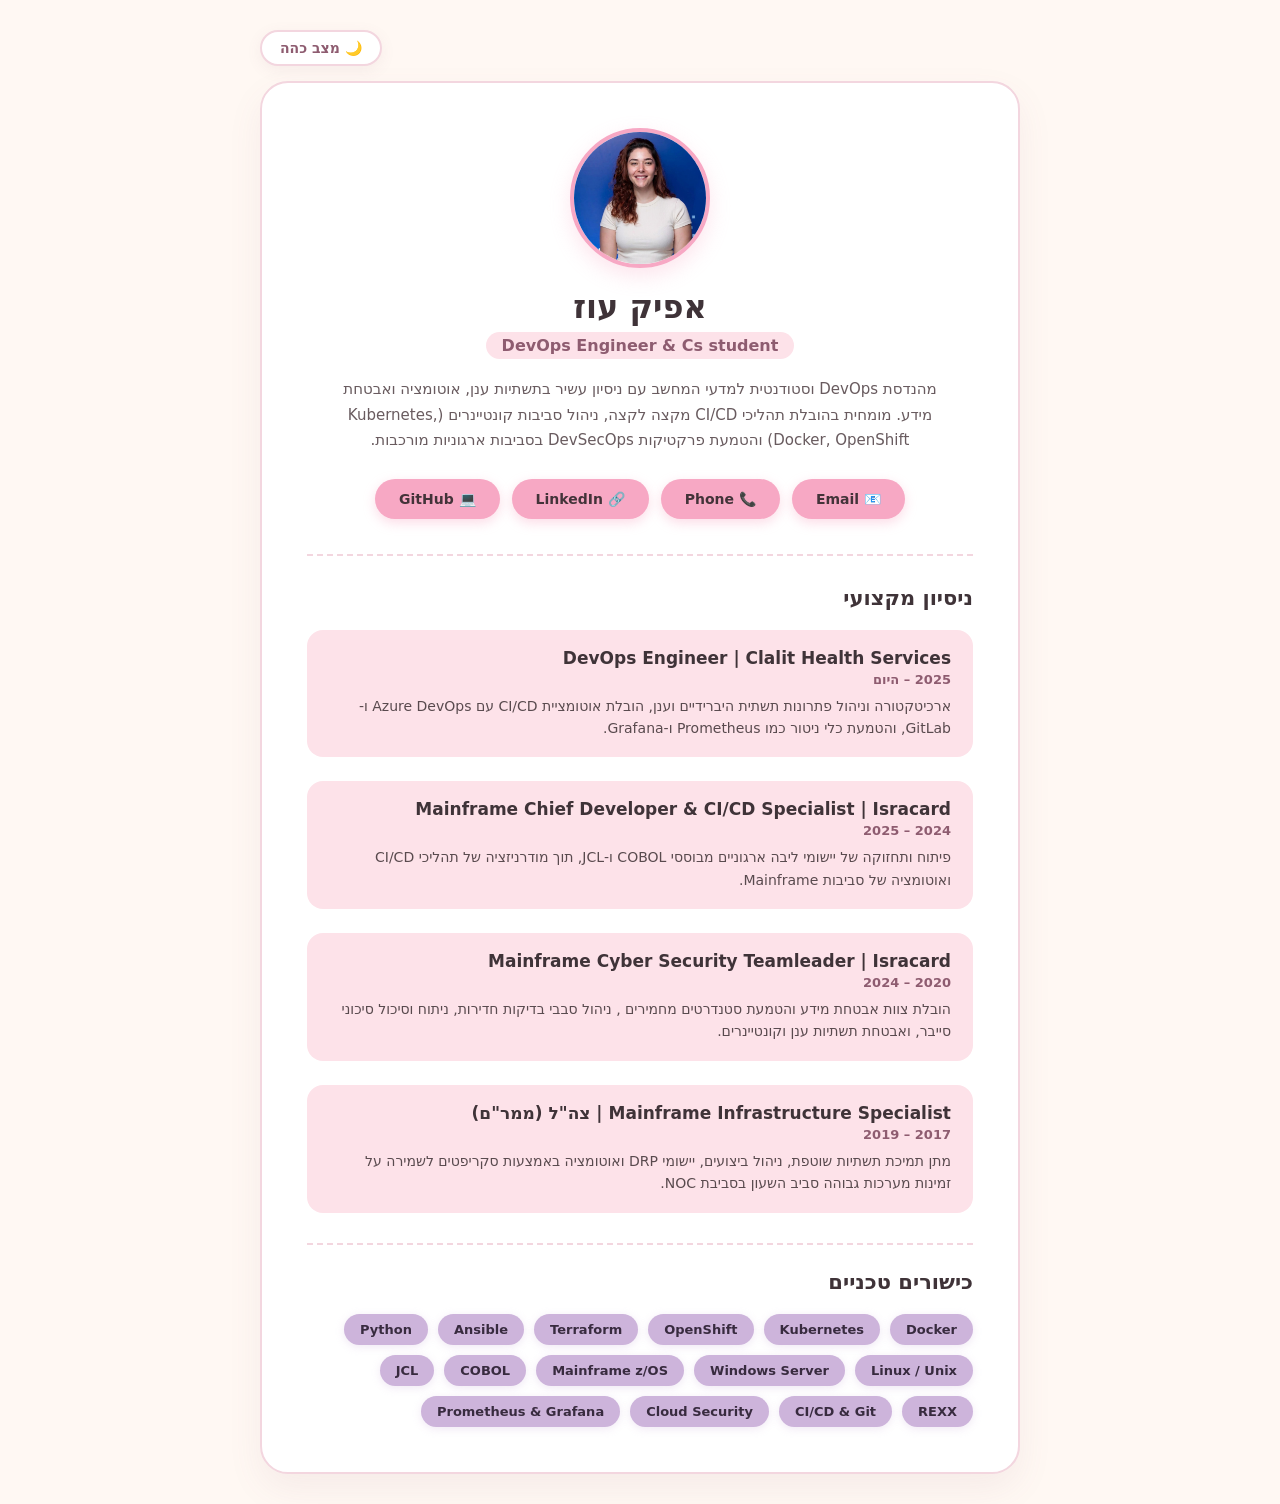
==== commit 734635b8: "Add files via upload" ====
--- a/index.html
+++ b/index.html
@@ -3,14 +3,12 @@
 <head>
     <meta charset="UTF-8">
     <meta name="viewport" content="width=device-width, initial-scale=1.0">
-    <title>אפיק עוז - כרטיס ביקור דיגיטלי</title>
-    <!-- אייקון האתר -->
+    <title>Afik Oz </title>
     <link rel="icon" type="image/png" href="bow.png">
     <link rel="stylesheet" href="style.css">
 </head>
 <body>
 
-    <!-- תיבת סימון נסתרת לשליטה במצב כהה/בהיר באמצעות CSS בלבד -->
     <input type="checkbox" id="dark-mode-toggle" class="toggle-checkbox">
 
     <div class="page-wrapper">
@@ -23,15 +21,13 @@
         </header>
 
         <main class="card-container">
-            <div class="decorative-sparkles" aria-hidden="true"></div>
-            
             <!-- אזור תמונה ופרטים אישיים -->
             <section class="profile-section">
                 <div class="avatar-container">
                     <img src="profile.jpg" alt="אפיק עוז" class="profile-img">
                 </div>
                 <h1>אפיק עוז</h1>
-                <p class="title">DevOps Engineer & סטודנט למדעי המחשב</p>
+                <p class="title">DevOps Engineer & Cs student </p>
                 
                 <p class="bio">
                     מהנדסת DevOps וסטודנטית למדעי המחשב עם ניסיון עשיר בתשתיות ענן, אוטומציה ואבטחת מידע. 
@@ -41,16 +37,15 @@
 
                 <!-- פרטי קשר וקישורים -->
                 <div class="contact-links">
-                    <a href="mailto:Ozafik98@gmail.com" class="btn">📧 מייל</a>
-                    <a href="tel:0528287122" class="btn">📞 טלפון</a>
+                    <a href="mailto:Ozafik98@gmail.com" class="btn">📧 Email</a>
+                    <a href="tel:0528287122" class="btn">📞 Phone</a>
                     <a href="https://www.linkedin.com/in/afik-oz" target="_blank" class="btn">🔗 LinkedIn</a>
                     <a href="https://github.com/PowerChannel98" target="_blank" class="btn">💻 GitHub</a>
                 </div>
             </section>
 
-
             <section class="experience-section">
-                <h2>🌸 ניסיון מקצועי </h2>
+                <h2>ניסיון מקצועי</h2>
                 
                 <div class="job-item">
                     <h3>DevOps Engineer | Clalit Health Services</h3>
@@ -59,9 +54,15 @@
                 </div>
 
                 <div class="job-item">
-                    <h3>Mainframe Developer & CI/CD Specialist | Isracard</h3>
+                    <h3>Mainframe Chief Developer & CI/CD Specialist | Isracard</h3>
                     <span class="job-date">2024 – 2025</span>
                     <p>פיתוח ותחזוקה של יישומי ליבה ארגוניים מבוססי COBOL ו-JCL, תוך מודרניזציה של תהליכי CI/CD ואוטומציה של סביבות Mainframe.</p>
+                </div>
+
+                <div class="job-item">
+                    <h3>Mainframe Cyber Security Teamleader | Isracard</h3>
+                    <span class="job-date">2020 – 2024</span>
+                    <p>הובלת צוות אבטחת מידע והטמעת סטנדרטים מחמירים , ניהול סבבי בדיקות חדירות, ניתוח וסיכול סיכוני סייבר, ואבטחת תשתיות ענן וקונטיינרים.</p>
                 </div>
 
                 <div class="job-item">
@@ -72,7 +73,7 @@
             </section>
 
             <section class="skills-section">
-                <h2>⭐ כישורים טכניים</h2>
+                <h2>כישורים טכניים</h2>
                 <div class="skills-grid">
                     <span class="skill-tag">Docker</span>
                     <span class="skill-tag">Kubernetes</span>
@@ -80,14 +81,15 @@
                     <span class="skill-tag">Terraform</span>
                     <span class="skill-tag">Ansible</span>
                     <span class="skill-tag">Python</span>
-                    <span class="skill-tag">Linux</span>
-                    <span class="skill-tag">Windows</span>
-                    <span class="skill-tag">Mainfram Z/OS</span>
-                    <span class="skill-tag">Cobol</span>
-                    <span class="skill-tag">Jcl</span>
+                    <span class="skill-tag">Linux / Unix</span>
+                    <span class="skill-tag">Windows Server</span>
+                    <span class="skill-tag">Mainframe z/OS</span>
+                    <span class="skill-tag">COBOL</span>
+                    <span class="skill-tag">JCL</span>
                     <span class="skill-tag">REXX</span>
-                    <span class="skill-tag">CI/CD</span>
-                    
+                    <span class="skill-tag">CI/CD & Git</span>
+                    <span class="skill-tag">Cloud Security</span>
+                    <span class="skill-tag">Prometheus & Grafana</span>
                 </div>
             </section>
         </main>
